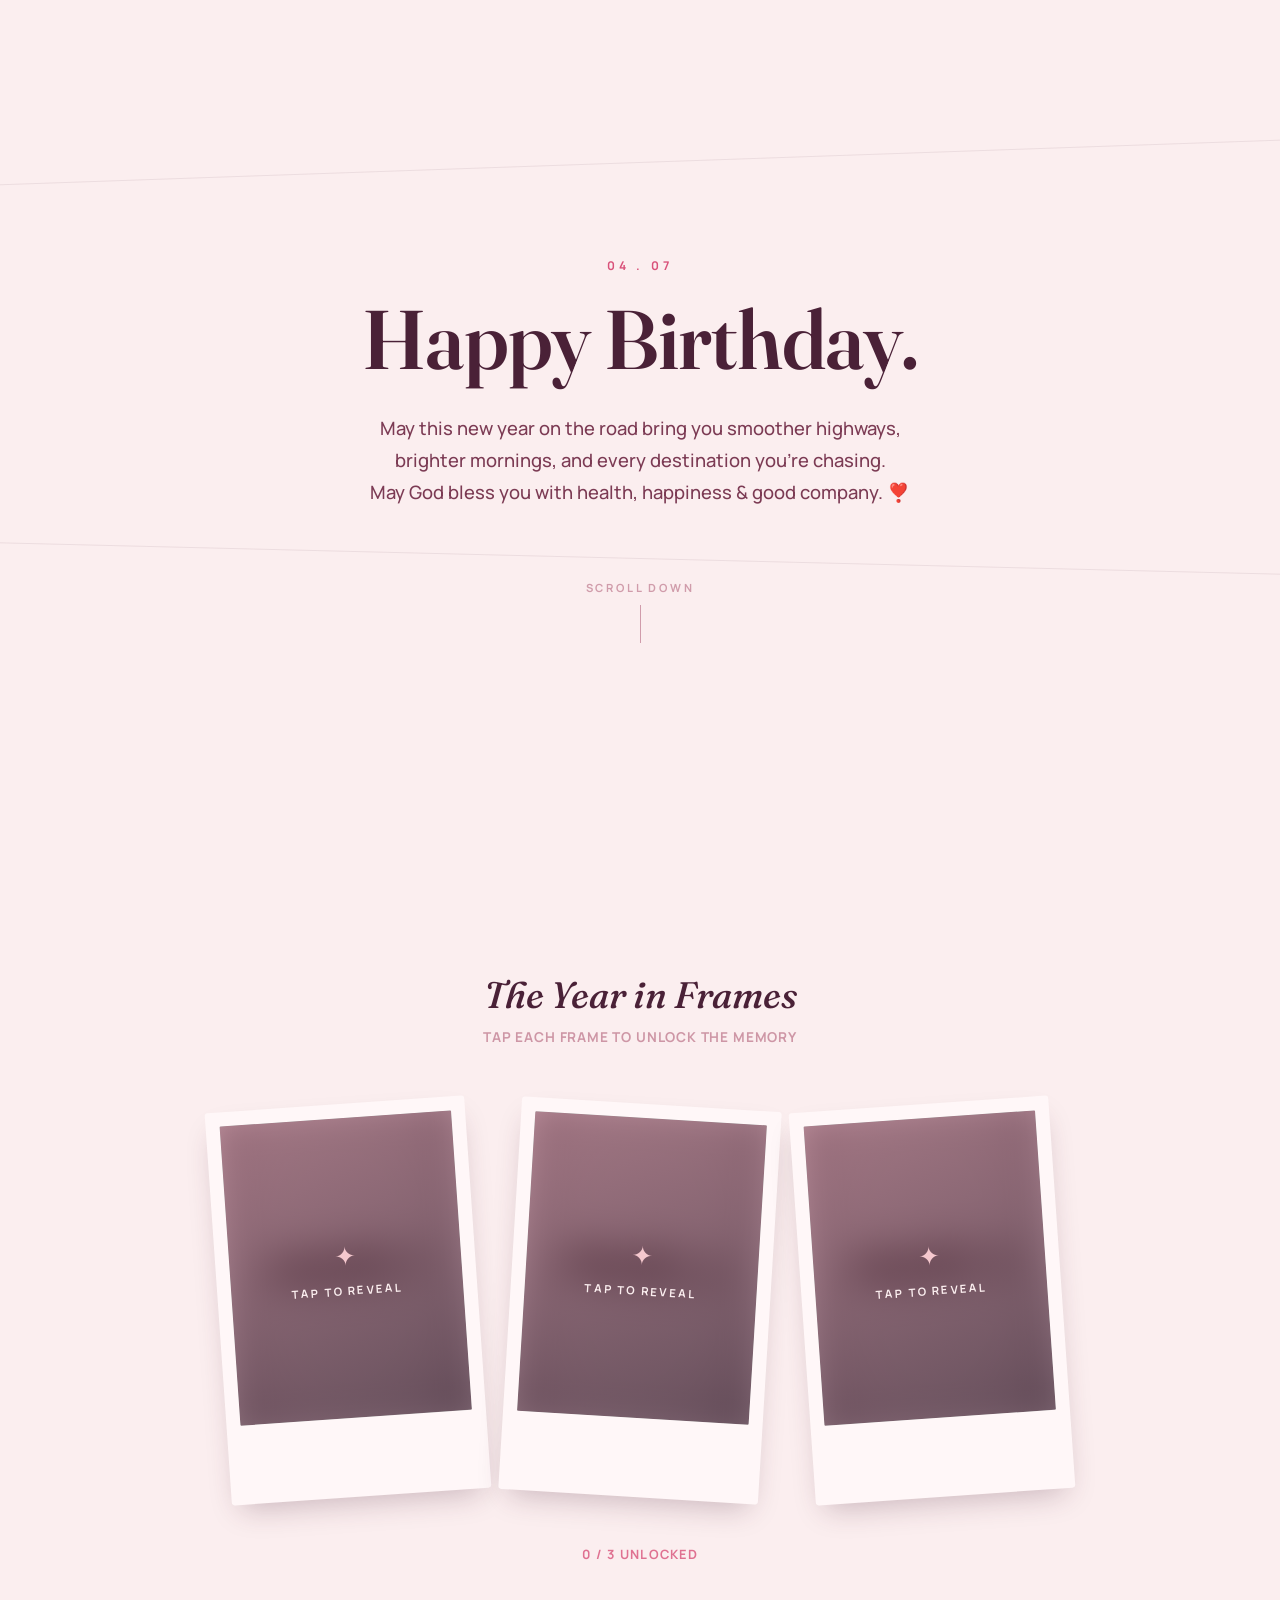
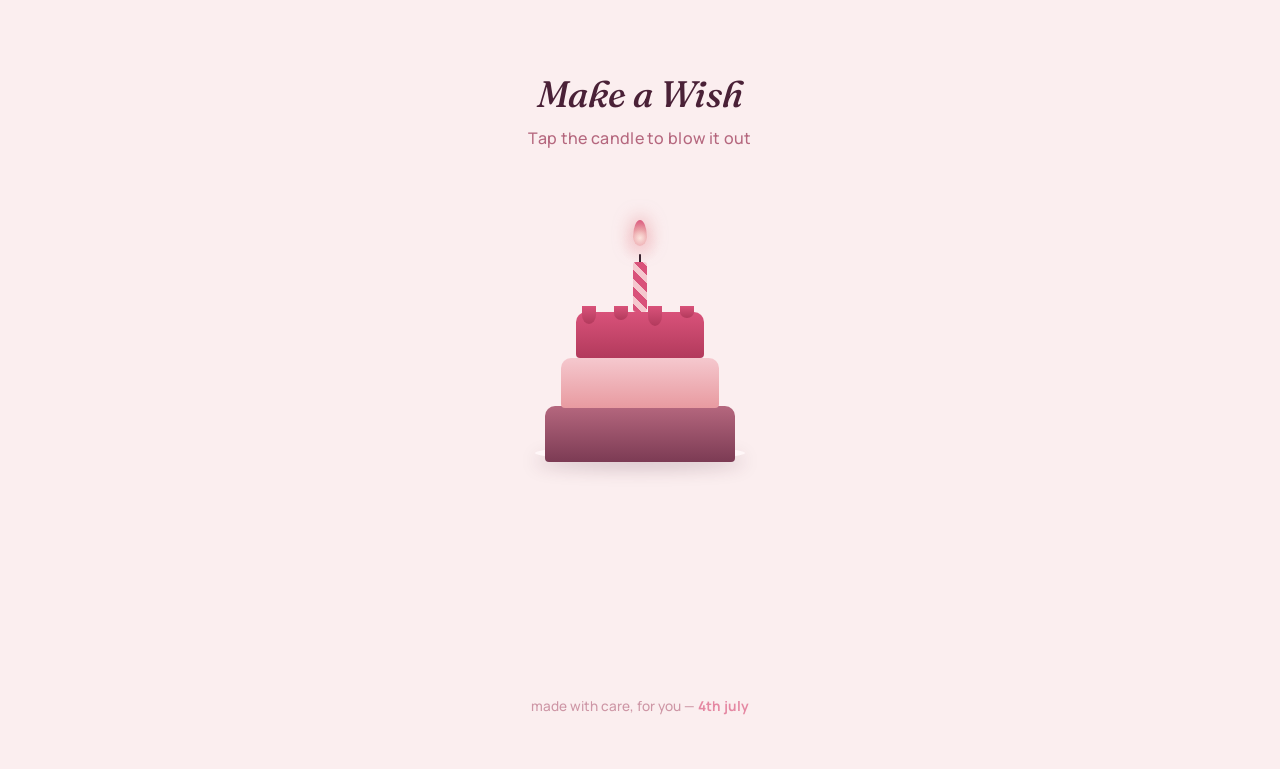
==== index.html @ 05b46ea3 "Update index.html" ====
<!DOCTYPE html>
<html lang="en">
<head>
<meta charset="UTF-8">
<meta name="viewport" content="width=device-width, initial-scale=1.0">
<title>Happy Birthday!</title>
<link rel="preconnect" href="https://fonts.googleapis.com">
<link href="https://fonts.googleapis.com/css2?family=Fraunces:ital,opsz,wght@0,9..144,400;0,9..144,600;0,9..144,700;1,9..144,500&family=Manrope:wght@400;500;700&display=swap" rel="stylesheet">
<link rel="stylesheet" href="style.css">
</head>
<body>

<canvas id="confetti-canvas"></canvas>

<div class="sky">
  <div class="wire wire-1"></div>
  <div class="wire wire-2"></div>
</div>

<main>

  <section class="hero">
    <p class="eyebrow">04 . 07</p>
    <h1 class="title">Happy Birthday.<br></h1>
    <p class="wish">May this new year on the road bring you smoother highways,<br>
    brighter mornings, and every destination you're chasing.<br>
    May God bless you with health, happiness &amp; good company. ❣️</p>
    <div class="scroll-cue">
      <span>scroll down</span>
      <div class="scroll-line"></div>
    </div>
  </section>

  <section class="gallery">
    <h2 class="section-label">The Year in Frames</h2>
    <p class="gallery-hint">tap each frame to unlock the memory</p>

    <div class="frame-row" id="frameRow">
      <figure class="polaroid tilt-left" data-frame>
        <div class="polaroid-inner">
          <div class="seal">
            <span class="seal-icon">✦</span>
            <span class="seal-text">tap to reveal</span>
          </div>
          <img src="photo 1.jpg" alt="photo_1">
        </div>
        <figcaption>your fav person</figcaption>
      </figure>

      <figure class="polaroid tilt-right" data-frame>
        <div class="polaroid-inner">
          <div class="seal">
            <span class="seal-icon">✦</span>
            <span class="seal-text">tap to reveal</span>
          </div>
          <img src="Photo 2.jpg" alt="photo 2">
        </div>
        <figcaption>new year same friendship</figcaption>
      </figure>

      <figure class="polaroid tilt-left" data-frame>
        <div class="polaroid-inner">
          <div class="seal">
            <span class="seal-icon">✦</span>
            <span class="seal-text">tap to reveal</span>
          </div>
          <img src="Photo 3 .jpg" alt="photo 3">
        </div>
        <figcaption>golden hour, every hour</figcaption>
      </figure>
    </div>

    <p class="gallery-progress" id="galleryProgress">0 / 3 unlocked</p>
  </section>

  <section class="cake-section">
    <h2 class="section-label">Make a Wish</h2>
    <p class="cake-instruction" id="cakeInstruction">Tap the candle to blow it out</p>

    <div class="cake-wrap" id="cakeWrap">
      <div class="candle" id="candle">
        <div class="flame-wrap" id="flameWrap">
          <div class="flame"></div>
          <div class="flame-glow"></div>
        </div>
        <div class="wick"></div>
        <div class="candle-stick"></div>
      </div>

      <div class="smoke" id="smoke"></div>

      <div class="cake">
        <div class="plate"></div>
        <div class="layer layer-top">
          <span class="drip"></span><span class="drip"></span><span class="drip"></span><span class="drip"></span>
        </div>
        <div class="layer layer-mid"></div>
        <div class="layer layer-bottom"></div>
      </div>
    </div>

    <p class="cake-result" id="cakeResult"></p>
  </section>

  <footer class="footer">
    <p>made with care, for you — <span>4th july</span></p>
  </footer>

</main>

<script src="script.js"></script>
</body>
</html>
---- style.css ----
:root{
  --cream: #FBEEEF;
  --cream-soft: #F6DFE3;
  --denim: #B5677E;
  --denim-deep: #7C3B54;
  --navy: #4A2137;
  --gold: #E89AA0;
  --gold-soft: #F5C8CE;
  --terracotta: #D9527A;
  --ink: #3A2430;
  --paper: #FFF7F8;

  --font-display: "Fraunces", serif;
  --font-body: "Manrope", sans-serif;
}

*{margin:0;padding:0;box-sizing:border-box;}

html{scroll-behavior:smooth;}

body{
  background: var(--cream);
  color: var(--ink);
  font-family: var(--font-body);
  overflow-x: hidden;
  position: relative;
}

@media (prefers-reduced-motion: reduce){
  *{animation-duration: 0.001ms !important; animation-iteration-count: 1 !important; transition-duration: 0.001ms !important; scroll-behavior: auto !important;}
}

::selection{ background: var(--gold-soft); color: var(--navy); }

/* ---------- background wires ---------- */
.sky{
  position: fixed;
  top: 0; left: 0; width: 100%; height: 100%;
  pointer-events: none;
  z-index: 0;
  opacity: 0.08;
}
.wire{
  position: absolute;
  left: -5%;
  width: 110%;
  height: 1px;
  background: var(--navy);
}
.wire-1{ top: 18%; transform: rotate(-2deg); }
.wire-2{ top: 62%; transform: rotate(1.4deg); }

main{ position: relative; z-index: 1; }

#confetti-canvas{
  position: fixed;
  top:0; left:0;
  width: 100vw; height: 100vh;
  pointer-events: none;
  z-index: 50;
}

/* ---------- HERO ---------- */
.hero{
  min-height: 100svh;
  display: flex;
  flex-direction: column;
  align-items: center;
  justify-content: center;
  text-align: center;
  padding: 6vh 6vw;
}

.eyebrow{
  font-family: var(--font-body);
  font-weight: 700;
  letter-spacing: 0.35em;
  font-size: 0.75rem;
  color: var(--terracotta);
  margin-bottom: 1.4rem;
  text-transform: uppercase;
}

.title{
  font-family: var(--font-display);
  font-weight: 600;
  font-size: clamp(2.6rem, 8vw, 5.2rem);
  line-height: 1.04;
  color: var(--navy);
  letter-spacing: -0.01em;
}

.title span{
  font-style: italic;
  font-weight: 500;
  color: var(--denim);
  position: relative;
  display: inline-block;
}

.title span::after{
  content: '';
  position: absolute;
  left: -2%;
  right: -2%;
  bottom: 0.06em;
  height: 0.22em;
  background: var(--gold-soft);
  z-index: -1;
  border-radius: 2px;
}

.wish{
  margin-top: 1.8rem;
  max-width: 38rem;
  font-size: clamp(0.98rem, 2.1vw, 1.15rem);
  line-height: 1.75;
  color: var(--denim-deep);
  font-weight: 500;
}

.scroll-cue{
  margin-top: 4.5rem;
  display: flex;
  flex-direction: column;
  align-items: center;
  gap: 0.6rem;
  color: var(--denim);
  opacity: 0.6;
}
.scroll-cue span{
  font-size: 0.7rem;
  letter-spacing: 0.25em;
  text-transform: uppercase;
  font-weight: 700;
}
.scroll-line{
  width: 1px;
  height: 38px;
  background: var(--denim);
  position: relative;
  overflow: hidden;
}
.scroll-line::after{
  content:'';
  position: absolute;
  top: -100%;
  left: 0;
  width: 100%;
  height: 100%;
  background: var(--terracotta);
  animation: scrollDrip 1.8s ease-in-out infinite;
}
@keyframes scrollDrip{
  0%{ top: -100%; }
  60%{ top: 100%; }
  100%{ top: 100%; }
}

/* ---------- GALLERY ---------- */
.gallery{
  padding: 8vh 6vw 8vh;
  max-width: 1100px;
  margin: 0 auto;
  text-align: center;
}

.section-label{
  font-family: var(--font-display);
  font-style: italic;
  font-weight: 500;
  font-size: clamp(1.6rem, 3.5vw, 2.3rem);
  color: var(--navy);
  margin-bottom: 0.7rem;
}

.gallery-hint{
  font-size: 0.85rem;
  letter-spacing: 0.06em;
  color: var(--denim);
  opacity: 0.65;
  margin-bottom: 3.6rem;
  text-transform: uppercase;
  font-weight: 700;
}

.frame-row{
  display: flex;
  flex-wrap: wrap;
  justify-content: center;
  align-items: flex-start;
  gap: 2.5rem 2rem;
}

.polaroid{
  background: var(--paper);
  padding: 14px 14px 46px;
  width: 260px;
  box-shadow: 0 14px 30px -10px rgba(74,33,55,0.28);
  border-radius: 3px;
  position: relative;
  transition: transform 0.45s cubic-bezier(.2,.8,.2,1), box-shadow 0.45s ease;
}

.tilt-left{ transform: rotate(-4deg); }
.tilt-right{ transform: rotate(3.5deg); }

.polaroid.unlocked:hover{
  transform: rotate(0deg) translateY(-10px) scale(1.04);
  box-shadow: 0 26px 44px -12px rgba(74,33,55,0.4);
  z-index: 5;
}

.polaroid-inner{
  position: relative;
  width: 100%;
  height: 300px;
  border-radius: 1px;
  overflow: hidden;
  cursor: pointer;
  -webkit-tap-highlight-color: transparent;
}

.polaroid-inner img{
  display: block;
  width: 100%;
  height: 100%;
  object-fit: cover;
  filter: saturate(0.92) contrast(1.02) blur(18px) brightness(0.55);
  transform: scale(1.12);
  transition: filter 0.9s ease, transform 0.9s cubic-bezier(.2,.8,.2,1);
}

/* sealed (locked) state */
.seal{
  position: absolute;
  inset: 0;
  z-index: 4;
  display: flex;
  flex-direction: column;
  align-items: center;
  justify-content: center;
  gap: 0.6rem;
  background: linear-gradient(160deg, rgba(181,103,126,0.55), rgba(74,33,55,0.55));
  color: var(--cream);
  transition: opacity 0.6s ease, transform 0.6s ease;
}

.seal-icon{
  font-size: 1.6rem;
  color: var(--gold-soft);
  animation: sealPulse 1.8s ease-in-out infinite;
}

.seal-text{
  font-size: 0.7rem;
  letter-spacing: 0.2em;
  text-transform: uppercase;
  font-weight: 700;
}

@keyframes sealPulse{
  0%, 100%{ transform: scale(1); opacity: 0.9; }
  50%{ transform: scale(1.18); opacity: 1; }
}

.polaroid-inner:hover .seal{
  background: linear-gradient(160deg, rgba(181,103,126,0.4), rgba(74,33,55,0.4));
}

/* unlocked state */
.polaroid.unlocked .seal{
  opacity: 0;
  transform: scale(1.3);
  pointer-events: none;
}

.polaroid.unlocked .polaroid-inner img{
  filter: saturate(0.95) contrast(1.02) blur(0) brightness(1);
  transform: scale(1);
}

.polaroid.unlocked .polaroid-inner{
  cursor: default;
}

.polaroid figcaption{
  margin-top: 14px;
  text-align: center;
  font-family: var(--font-display);
  font-style: italic;
  font-size: 0.95rem;
  color: var(--denim-deep);
  opacity: 0;
  transform: translateY(6px);
  transition: opacity 0.6s ease 0.2s, transform 0.6s ease 0.2s;
}

.polaroid.unlocked figcaption{
  opacity: 1;
  transform: translateY(0);
}

.gallery-progress{
  margin-top: 3rem;
  font-size: 0.8rem;
  letter-spacing: 0.1em;
  text-transform: uppercase;
  font-weight: 700;
  color: var(--terracotta);
  opacity: 0.8;
}

/* ---------- CAKE ---------- */
.cake-section{
  padding: 4vh 6vw 14vh;
  display: flex;
  flex-direction: column;
  align-items: center;
  text-align: center;
}

.cake-instruction{
  color: var(--denim);
  font-weight: 500;
  margin-bottom: 3.2rem;
  font-size: 1rem;
  letter-spacing: 0.02em;
  transition: opacity 0.4s ease;
}

.cake-wrap{
  position: relative;
  width: 220px;
  height: 260px;
  cursor: pointer;
  user-select: none;
  -webkit-tap-highlight-color: transparent;
}

.candle{
  position: absolute;
  left: 50%;
  top: 42px;
  transform: translateX(-50%);
  width: 14px;
  height: 70px;
  z-index: 6;
}

.candle-stick{
  position: absolute;
  bottom: 0;
  left: 50%;
  transform: translateX(-50%);
  width: 14px;
  height: 50px;
  background: repeating-linear-gradient(45deg, var(--terracotta), var(--terracotta) 6px, var(--gold-soft) 6px, var(--gold-soft) 12px);
  border-radius: 3px;
}

.wick{
  position: absolute;
  top: 12px;
  left: 50%;
  transform: translateX(-50%);
  width: 2px;
  height: 10px;
  background: var(--ink);
  border-radius: 1px;
}

.flame-wrap{
  position: absolute;
  top: -22px;
  left: 50%;
  transform: translateX(-50%);
  transform-origin: bottom center;
  transition: opacity 0.5s ease, transform 0.5s ease;
}

.flame{
  width: 14px;
  height: 26px;
  background: radial-gradient(circle at 50% 70%, #FFF0E3 0%, var(--gold) 45%, var(--terracotta) 100%);
  border-radius: 50% 50% 50% 50% / 65% 65% 35% 35%;
  animation: flicker 0.6s ease-in-out infinite alternate;
  box-shadow: 0 0 16px 4px rgba(232,154,160,0.55);
}

.flame-glow{
  position: absolute;
  top: 4px; left: 50%;
  transform: translateX(-50%);
  width: 40px; height: 40px;
  background: radial-gradient(circle, rgba(245,200,206,0.45), transparent 70%);
  border-radius: 50%;
  pointer-events: none;
  animation: glowPulse 1.4s ease-in-out infinite;
}

@keyframes flicker{
  0%{ transform: rotate(-3deg) scaleY(1); }
  50%{ transform: rotate(2deg) scaleY(1.06); }
  100%{ transform: rotate(-1deg) scaleY(0.96); }
}
@keyframes glowPulse{
  0%, 100%{ opacity: 0.7; }
  50%{ opacity: 1; }
}

.cake-wrap.blown .flame-wrap{
  opacity: 0;
  transform: translateX(-50%) translateY(-14px) scale(0.4);
}

.smoke{
  position: absolute;
  top: -10px;
  left: 50%;
  width: 6px;
  height: 6px;
  transform: translateX(-50%);
  z-index: 5;
  opacity: 0;
  pointer-events: none;
}
.cake-wrap.blown .smoke{
  animation: smokeRise 1.4s ease-out forwards;
}
@keyframes smokeRise{
  0%{ opacity: 0.55; width: 6px; height: 6px; transform: translate(-50%, 0) scale(1); background: rgba(140,110,120,0.5); border-radius: 50%; }
  100%{ opacity: 0; width: 30px; height: 50px; transform: translate(-50%, -60px) scale(1.6); background: rgba(140,110,120,0.15); border-radius: 50%; }
}

.cake{
  position: absolute;
  bottom: 0;
  left: 0;
  width: 100%;
  z-index: 3;
}

.plate{
  position: absolute;
  bottom: 0;
  left: 50%;
  transform: translateX(-50%);
  width: 210px;
  height: 14px;
  background: var(--paper);
  border-radius: 50%;
  box-shadow: 0 8px 18px rgba(74,33,55,0.25);
}

.layer{
  position: relative;
  margin: 0 auto;
  border-radius: 10px 10px 4px 4px;
}

.layer-bottom{
  width: 190px;
  height: 56px;
  background: linear-gradient(180deg, var(--denim) 0%, var(--denim-deep) 100%);
  margin-bottom: -2px;
  z-index: 1;
}

.layer-mid{
  width: 158px;
  height: 50px;
  background: linear-gradient(180deg, var(--gold-soft) 0%, var(--gold) 100%);
  margin-bottom: -2px;
  z-index: 2;
}

.layer-top{
  width: 128px;
  height: 46px;
  background: linear-gradient(180deg, var(--terracotta) 0%, #B23A5C 100%);
  z-index: 3;
  position: relative;
}

.drip{
  position: absolute;
  top: -6px;
  width: 14px;
  height: 18px;
  background: inherit;
  border-radius: 0 0 50% 50%;
}
.drip:nth-child(1){ left: 6px; }
.drip:nth-child(2){ left: 38px; height: 14px; }
.drip:nth-child(3){ left: 72px; height: 20px; }
.drip:nth-child(4){ left: 104px; height: 12px; }

.cake-wrap:not(.blown):hover .cake{
  animation: cakeWiggle 0.5s ease-in-out;
}
@keyframes cakeWiggle{
  0%, 100%{ transform: translateY(0); }
  50%{ transform: translateY(-3px); }
}

.cake-wrap.blown .cake{
  animation: cakeSettle 0.4s ease-out;
}
@keyframes cakeSettle{
  0%{ transform: scale(1); }
  40%{ transform: scale(0.97); }
  100%{ transform: scale(1); }
}

.cake-result{
  margin-top: 2.6rem;
  font-family: var(--font-display);
  font-style: italic;
  font-size: 1.3rem;
  color: var(--terracotta);
  min-height: 1.6em;
  opacity: 0;
  transform: translateY(8px);
  transition: opacity 0.6s ease, transform 0.6s ease;
}
.cake-result.show{
  opacity: 1;
  transform: translateY(0);
}

/* ---------- FOOTER ---------- */
.footer{
  text-align: center;
  padding: 4vh 0 6vh;
  font-size: 0.85rem;
  color: var(--denim);
  opacity: 0.65;
  font-weight: 500;
}
.footer span{
  color: var(--terracotta);
  font-weight: 700;
}

/* ---------- responsive ---------- */
@media (max-width: 640px){
  .frame-row{ gap: 2.2rem 0; }
  .polaroid{ width: 220px; }
  .polaroid-inner{ height: 250px; }
}
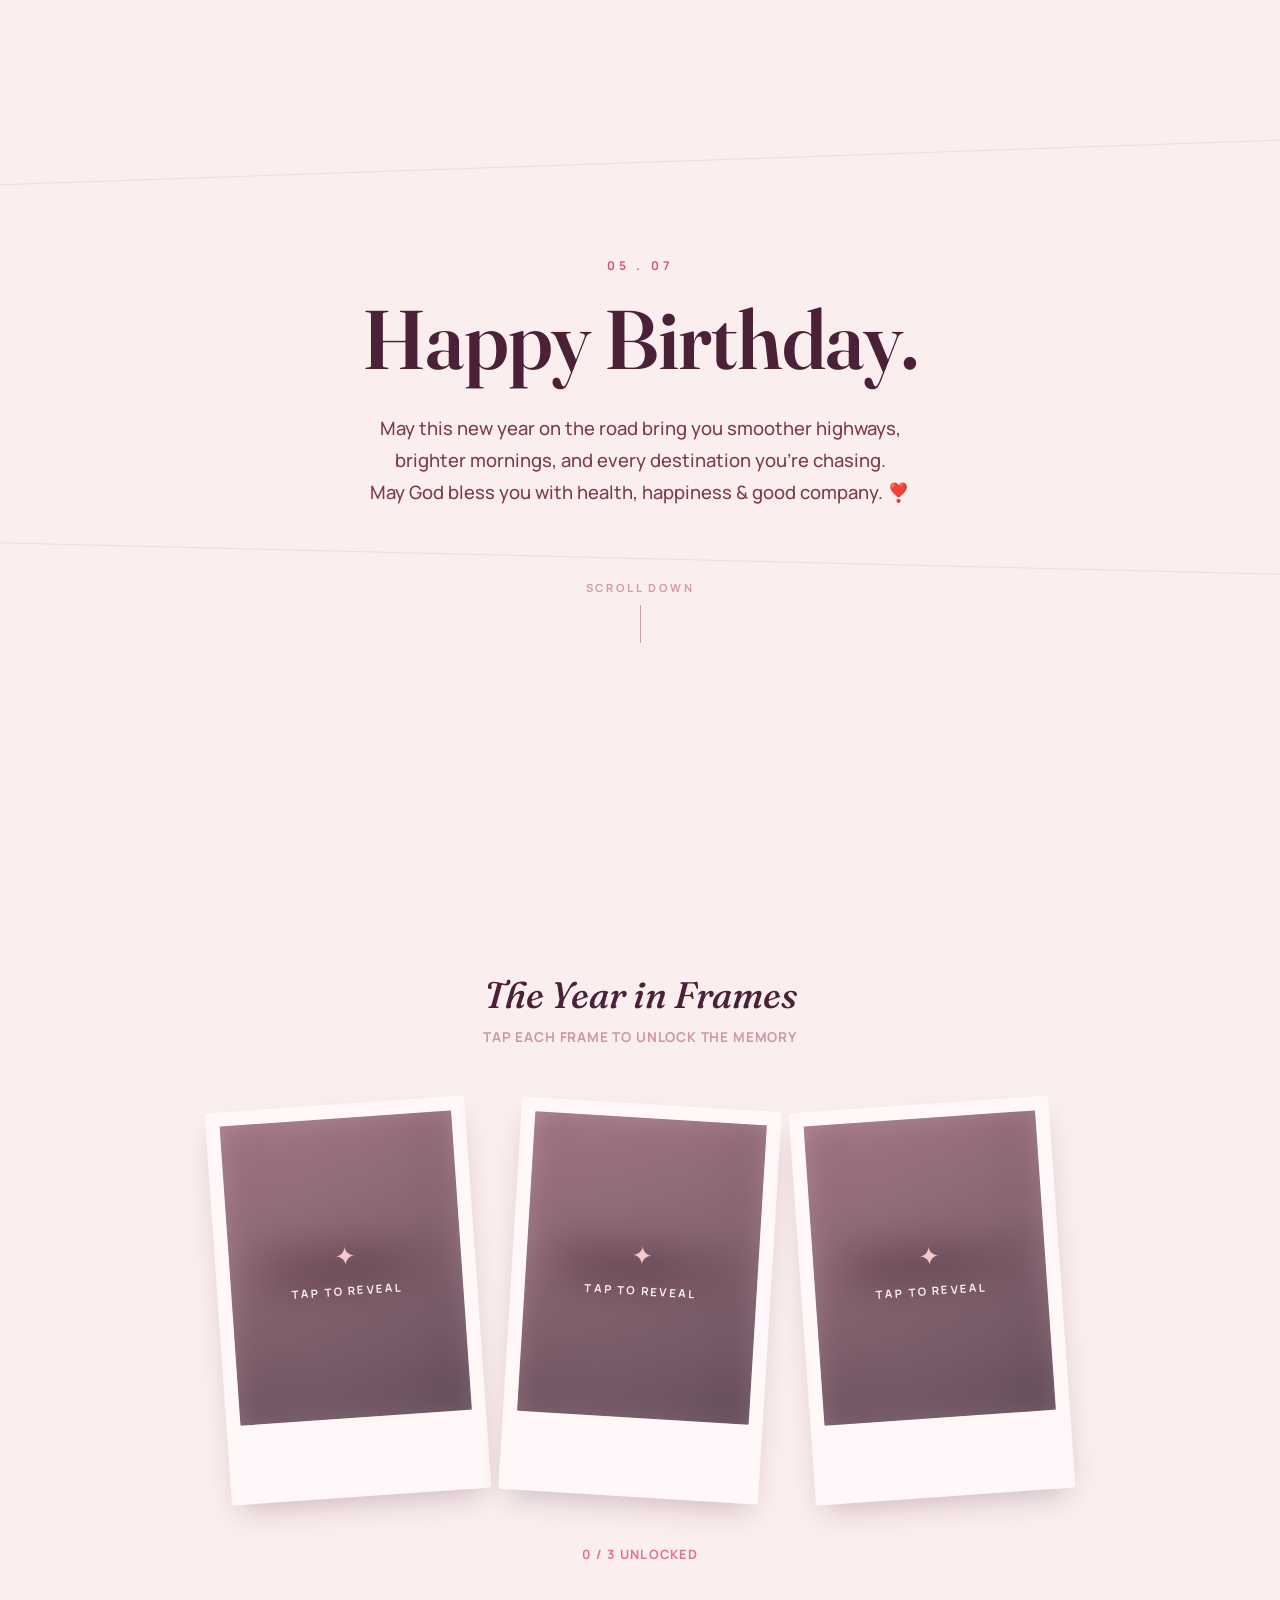
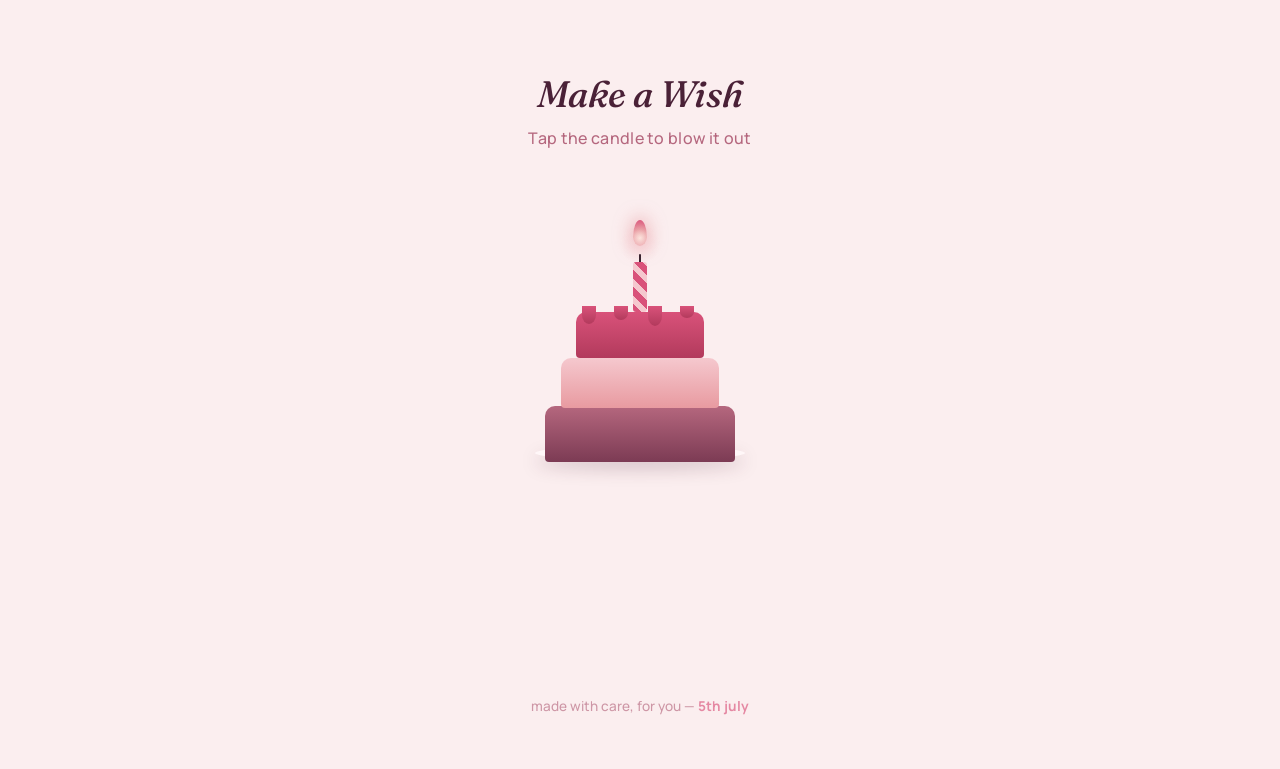
==== commit 2ede0bbb: "Update index.html" ====
--- a/index.html
+++ b/index.html
@@ -20,7 +20,7 @@
 <main>
 
   <section class="hero">
-    <p class="eyebrow">04 . 07</p>
+    <p class="eyebrow">05 . 07</p>
     <h1 class="title">Happy Birthday.<br></h1>
     <p class="wish">May this new year on the road bring you smoother highways,<br>
     brighter mornings, and every destination you're chasing.<br>
@@ -103,7 +103,7 @@
   </section>
 
   <footer class="footer">
-    <p>made with care, for you — <span>4th july</span></p>
+    <p>made with care, for you — <span>5th july</span></p>
   </footer>
 
 </main>
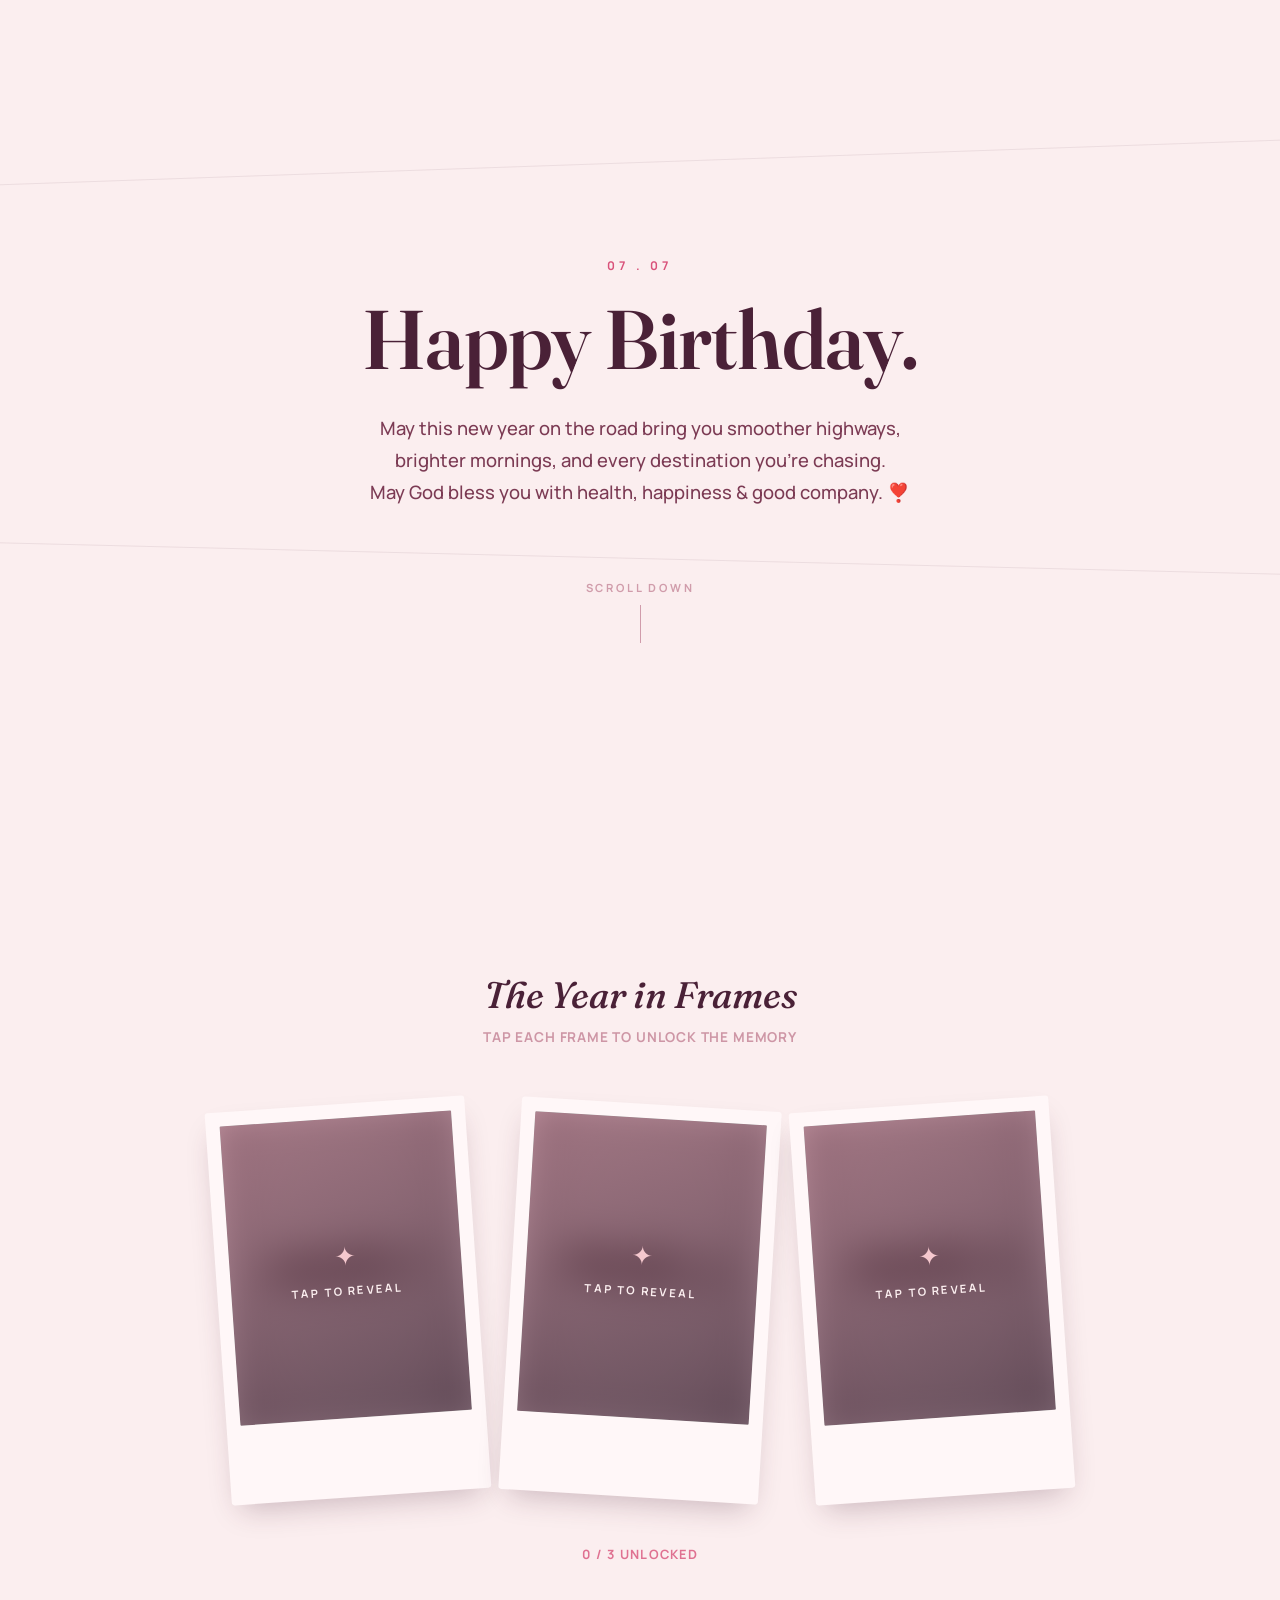
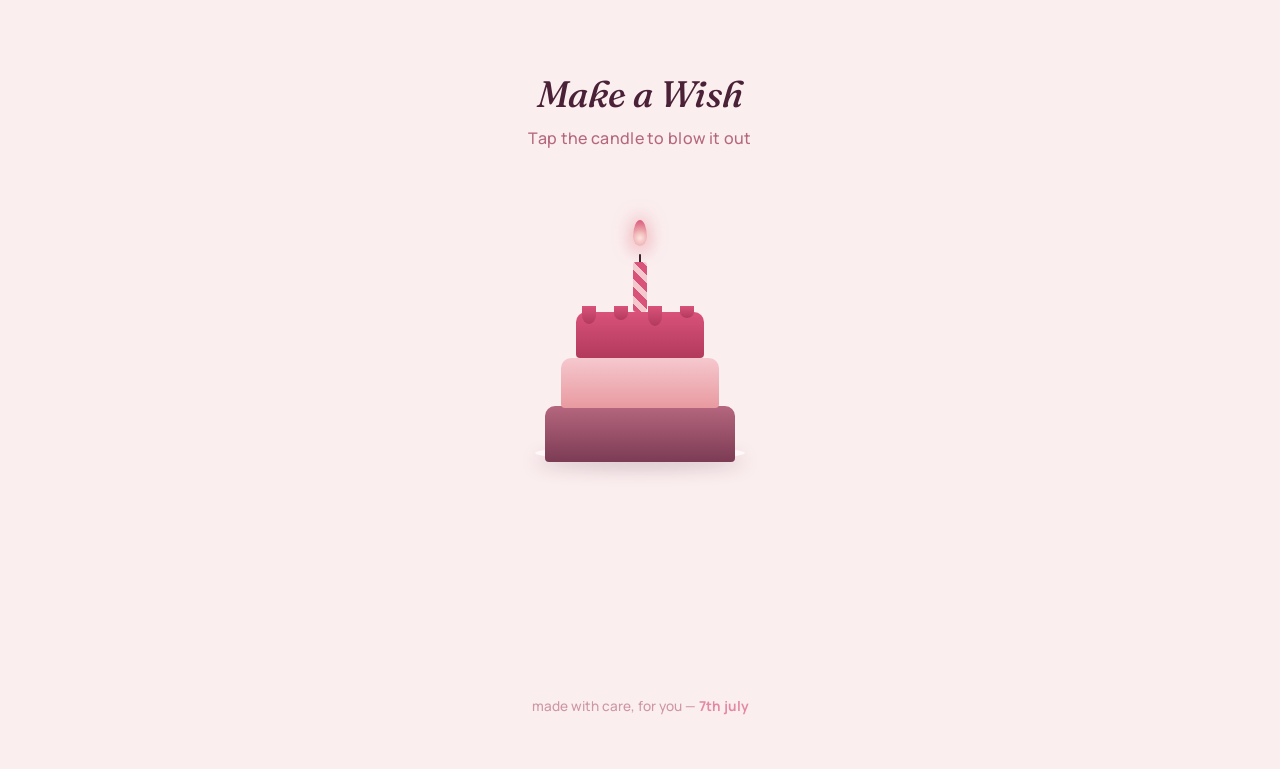
==== commit bbf8e1da: "Update index.html" ====
--- a/index.html
+++ b/index.html
@@ -20,7 +20,7 @@
 <main>
 
   <section class="hero">
-    <p class="eyebrow">05 . 07</p>
+    <p class="eyebrow">07 . 07</p>
     <h1 class="title">Happy Birthday.<br></h1>
     <p class="wish">May this new year on the road bring you smoother highways,<br>
     brighter mornings, and every destination you're chasing.<br>
@@ -103,7 +103,7 @@
   </section>
 
   <footer class="footer">
-    <p>made with care, for you — <span>5th july</span></p>
+    <p>made with care, for you — <span>7th july</span></p>
   </footer>
 
 </main>
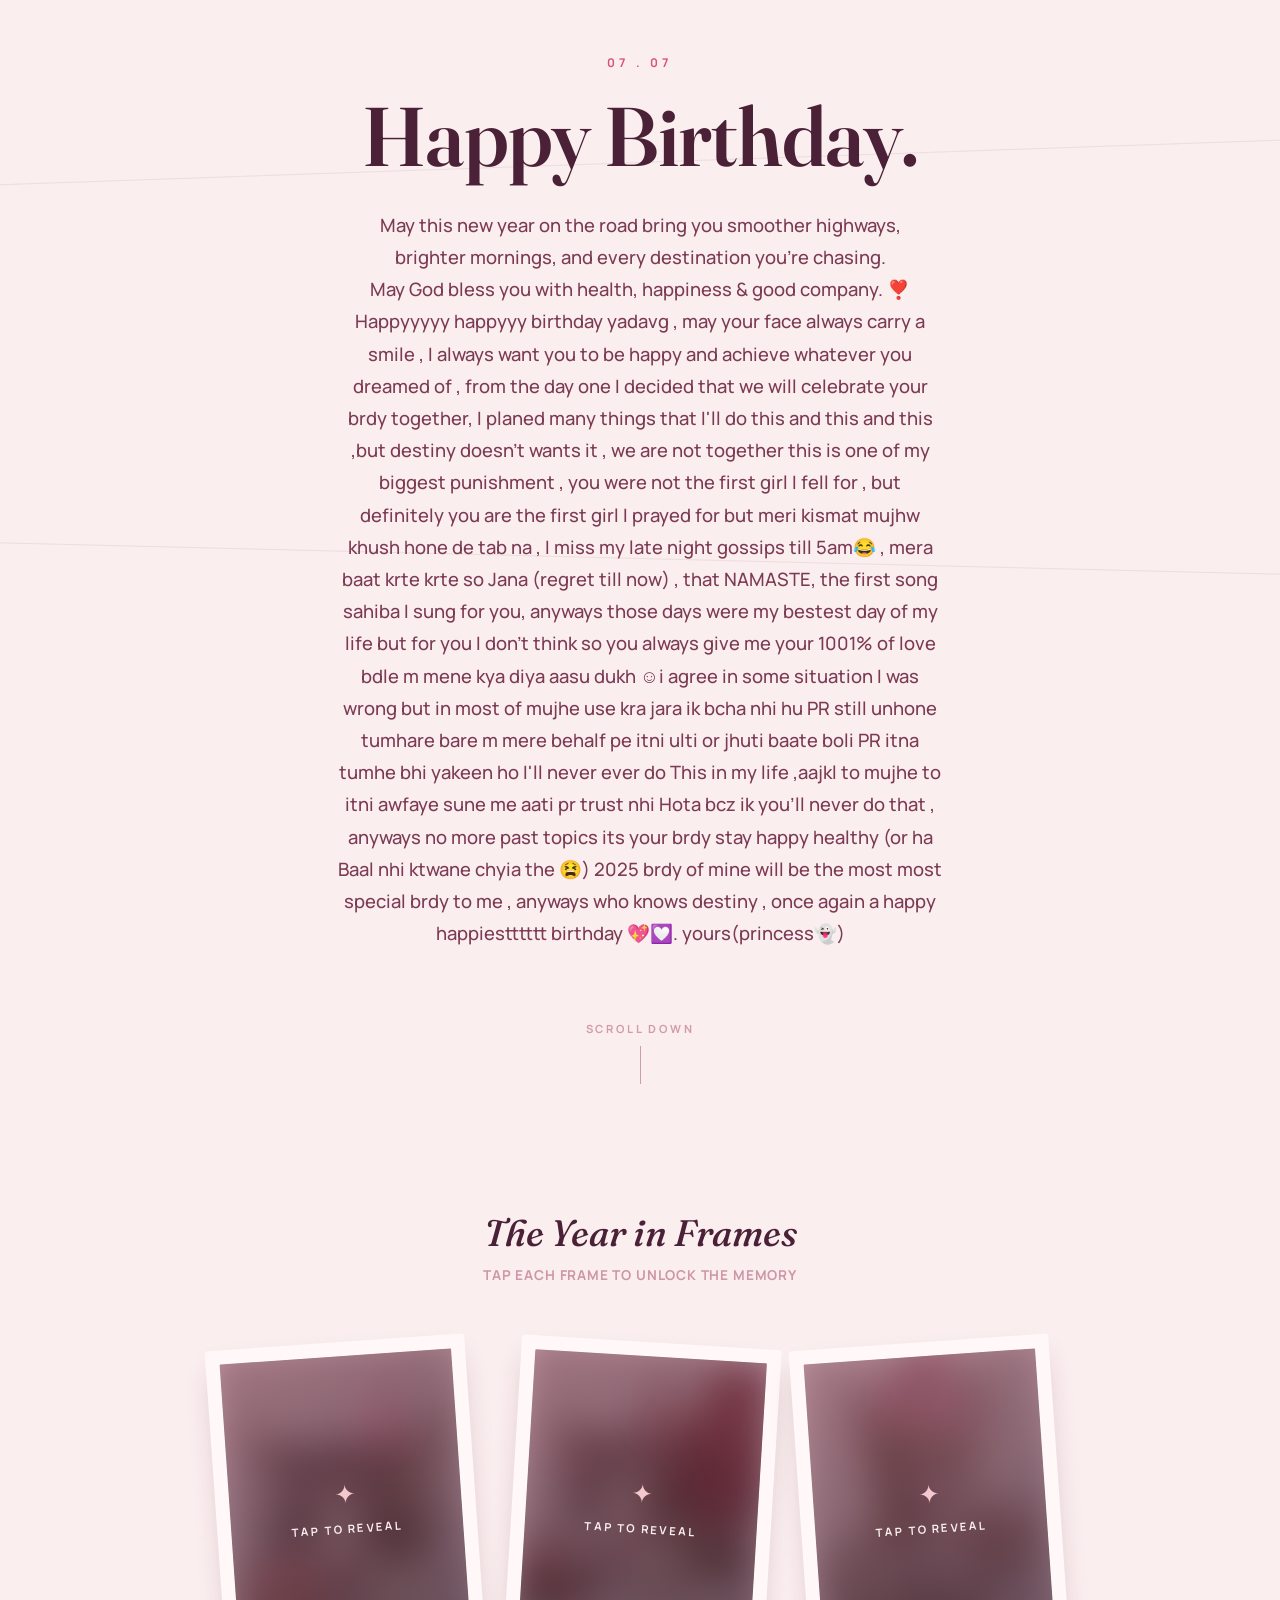
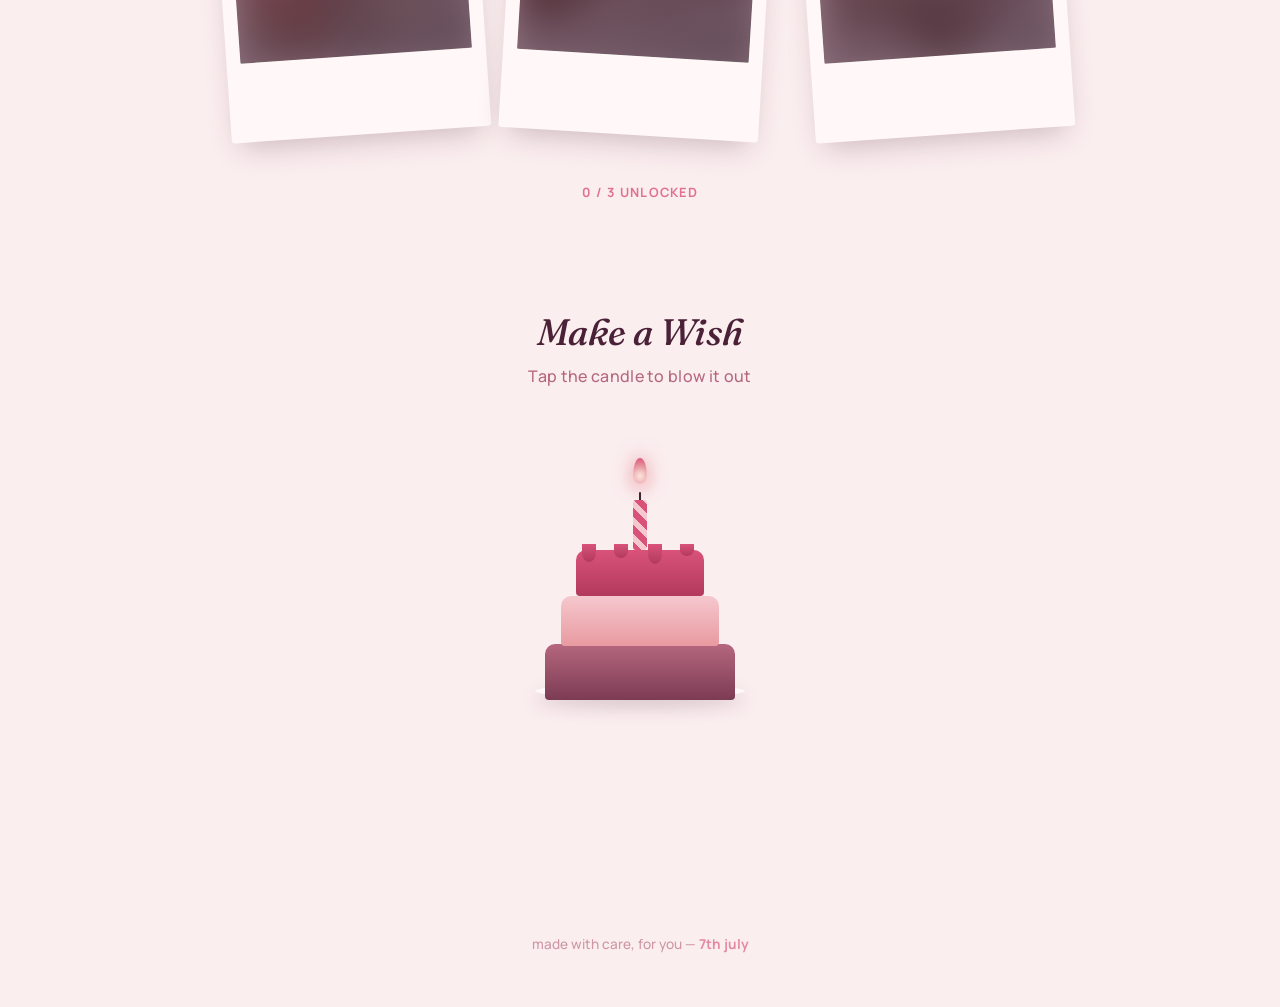
==== commit 1425ed92: "Update index.html" ====
--- a/index.html
+++ b/index.html
@@ -24,7 +24,13 @@
     <h1 class="title">Happy Birthday.<br></h1>
     <p class="wish">May this new year on the road bring you smoother highways,<br>
     brighter mornings, and every destination you're chasing.<br>
-    May God bless you with health, happiness &amp; good company. ❣️</p>
+    May God bless you with health, happiness &amp; good company. ❣️
+    Happyyyyy happyyy birthday yadavg , may your face always carry a smile , I always want you to be happy and achieve whatever you dreamed of , from the day one I decided that we will celebrate your brdy together, I planed many things that I'll do this and this and this ,but destiny doesn't wants it , we are not together this is one of my biggest punishment , you were not the first girl I fell for , but definitely you are the first girl I prayed for but meri kismat mujhw khush hone de tab na , I miss my late night gossips till 5am😂 , mera baat krte krte so Jana (regret till now) , that NAMASTE, the first song sahiba I sung for you, anyways those days were my bestest day of my life but for you I don't think so you always give me your 1001% of love bdle m mene kya diya aasu dukh ☺i agree in some situation I was wrong but in most of mujhe use kra jara ik bcha nhi hu PR still unhone tumhare bare m mere behalf pe itni ulti or jhuti baate boli PR itna tumhe bhi yakeen ho I'll never ever do
+
+    This in my life ,aajkl to mujhe to itni awfaye sune me aati pr trust nhi Hota bcz ik you'll never do that , anyways no more past topics its your brdy stay happy healthy (or ha Baal nhi ktwane chyia the 😫) 2025 brdy of mine will be the most most special brdy to me , anyways who knows destiny , once again a happy happiestttttt birthday 💖💟.                
+                                                                                                
+                                                                                yours(princess👻)
+    </p>
     <div class="scroll-cue">
       <span>scroll down</span>
       <div class="scroll-line"></div>
@@ -42,7 +48,7 @@
             <span class="seal-icon">✦</span>
             <span class="seal-text">tap to reveal</span>
           </div>
-          <img src="photo 1.jpg" alt="photo_1">
+          <img src="Birthday cat-kitty💕.jpg" alt="photo_1">
         </div>
         <figcaption>your fav person</figcaption>
       </figure>
@@ -53,7 +59,7 @@
             <span class="seal-icon">✦</span>
             <span class="seal-text">tap to reveal</span>
           </div>
-          <img src="Photo 2.jpg" alt="photo 2">
+          <img src="download_1.jpg" alt="photo 2">
         </div>
         <figcaption>new year same friendship</figcaption>
       </figure>
@@ -64,7 +70,7 @@
             <span class="seal-icon">✦</span>
             <span class="seal-text">tap to reveal</span>
           </div>
-          <img src="Photo 3 .jpg" alt="photo 3">
+          <img src="download.jpg" alt="photo 3">
         </div>
         <figcaption>golden hour, every hour</figcaption>
       </figure>
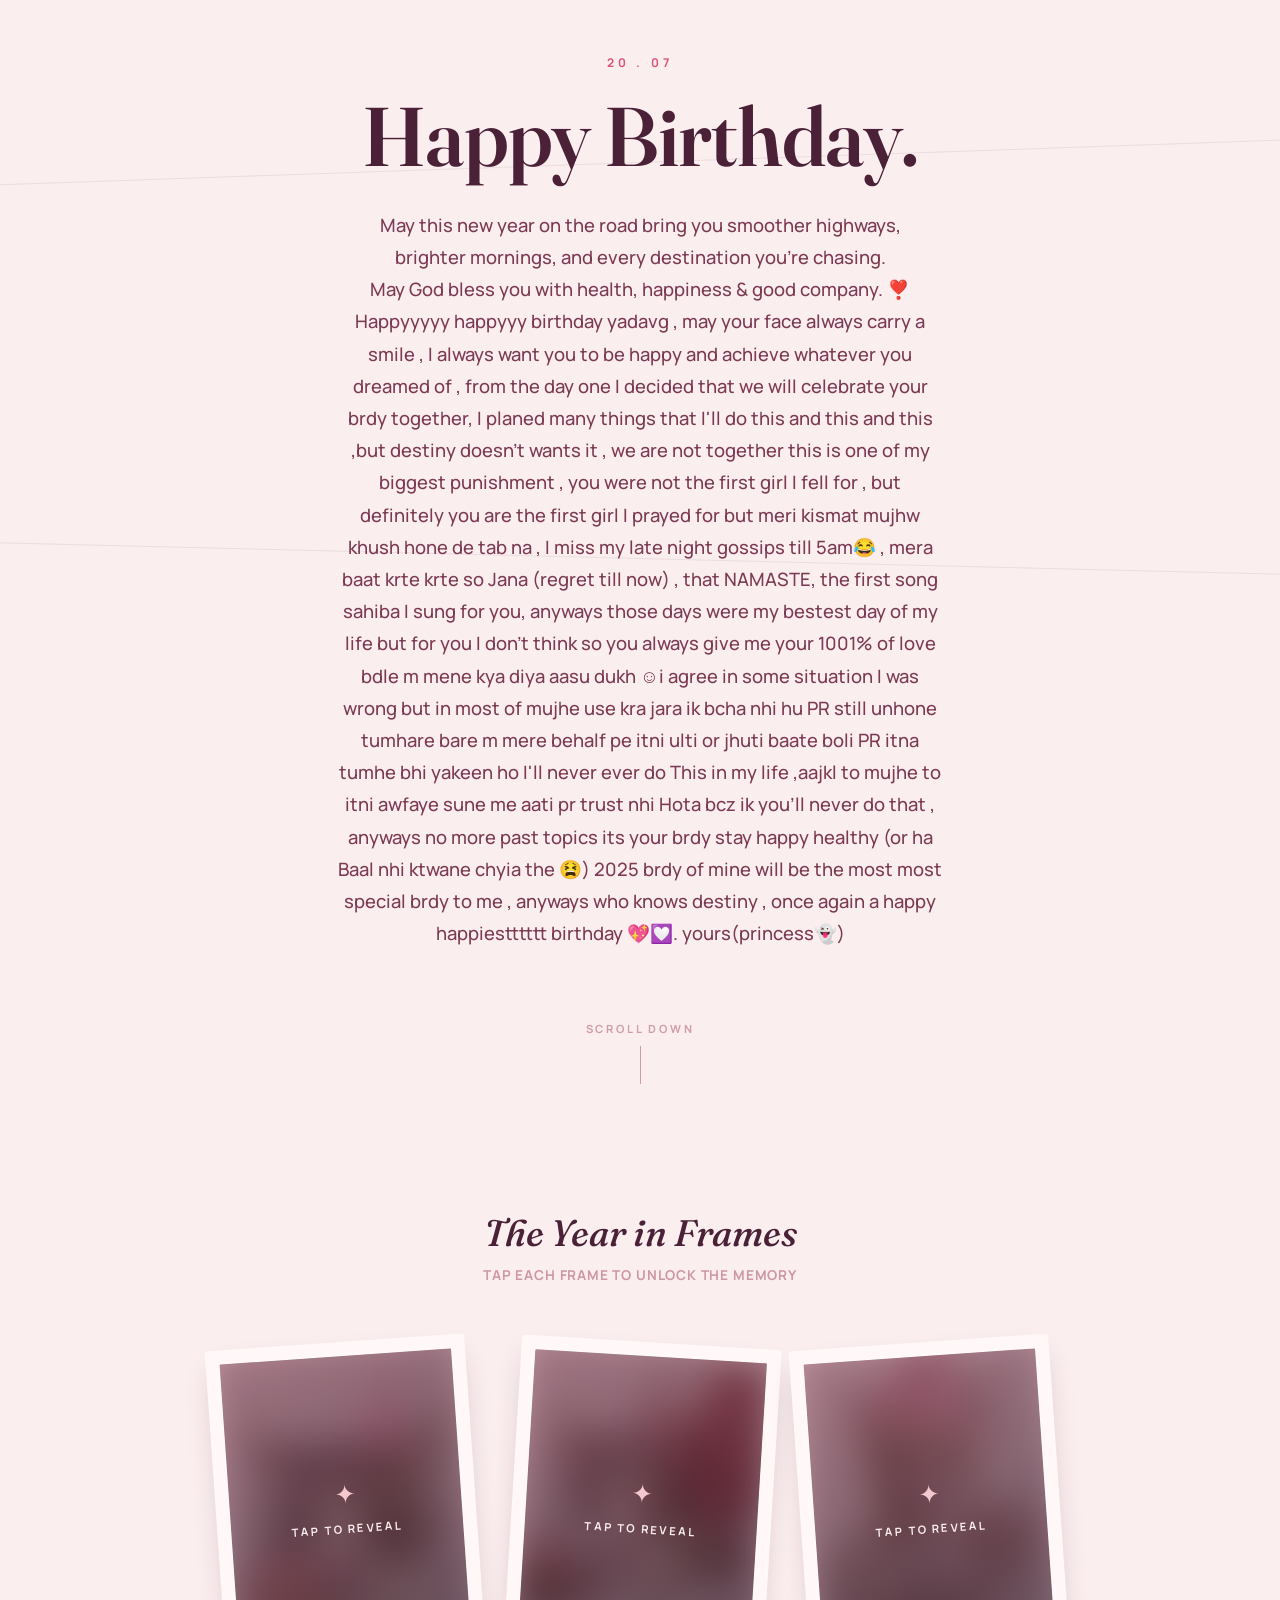
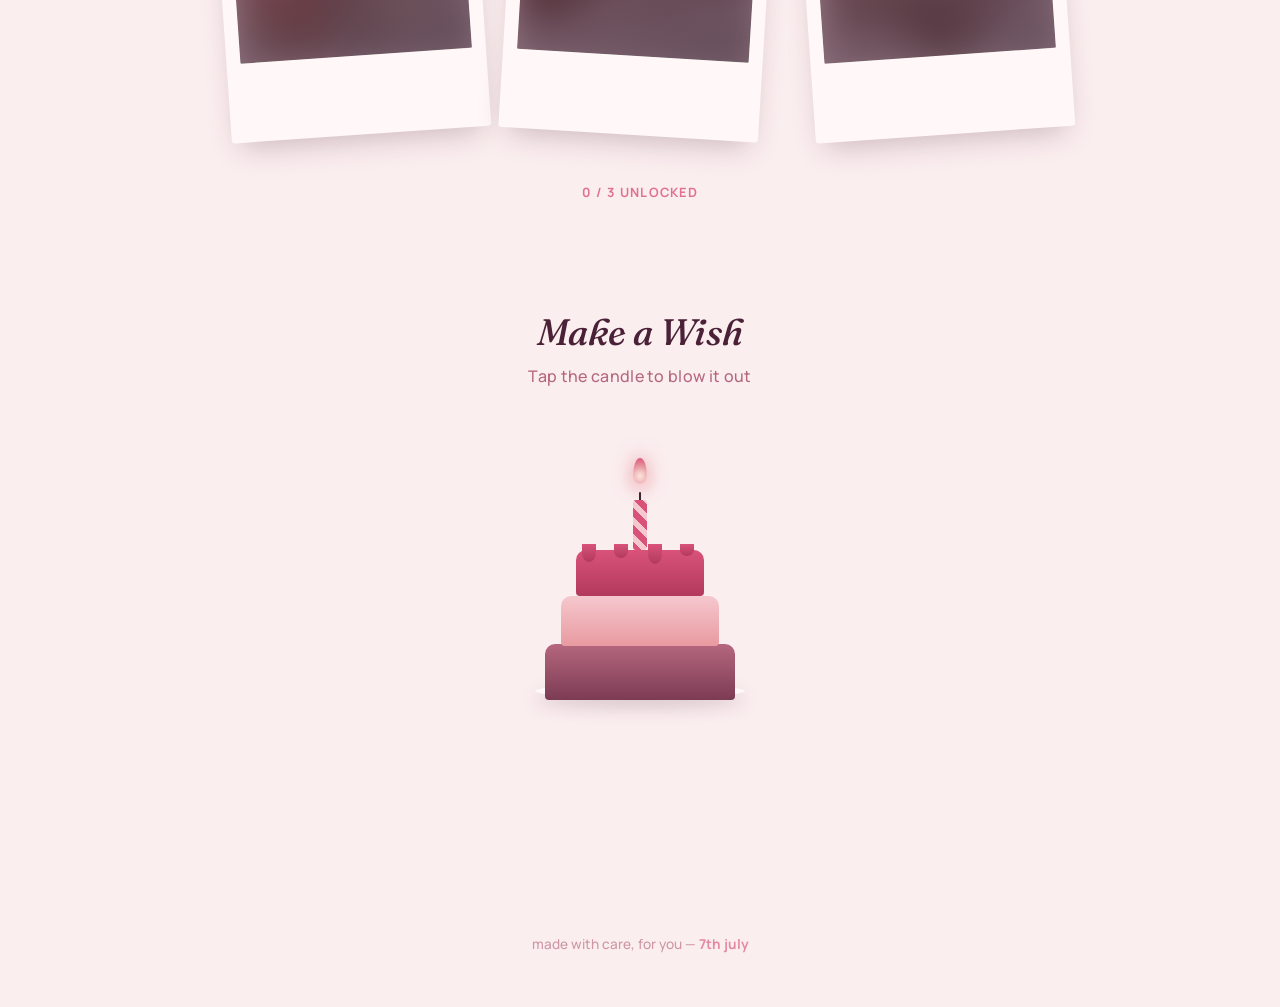
==== commit 6034edd6: "Update index.html" ====
--- a/index.html
+++ b/index.html
@@ -20,7 +20,7 @@
 <main>
 
   <section class="hero">
-    <p class="eyebrow">07 . 07</p>
+    <p class="eyebrow">20 . 07</p>
     <h1 class="title">Happy Birthday.<br></h1>
     <p class="wish">May this new year on the road bring you smoother highways,<br>
     brighter mornings, and every destination you're chasing.<br>
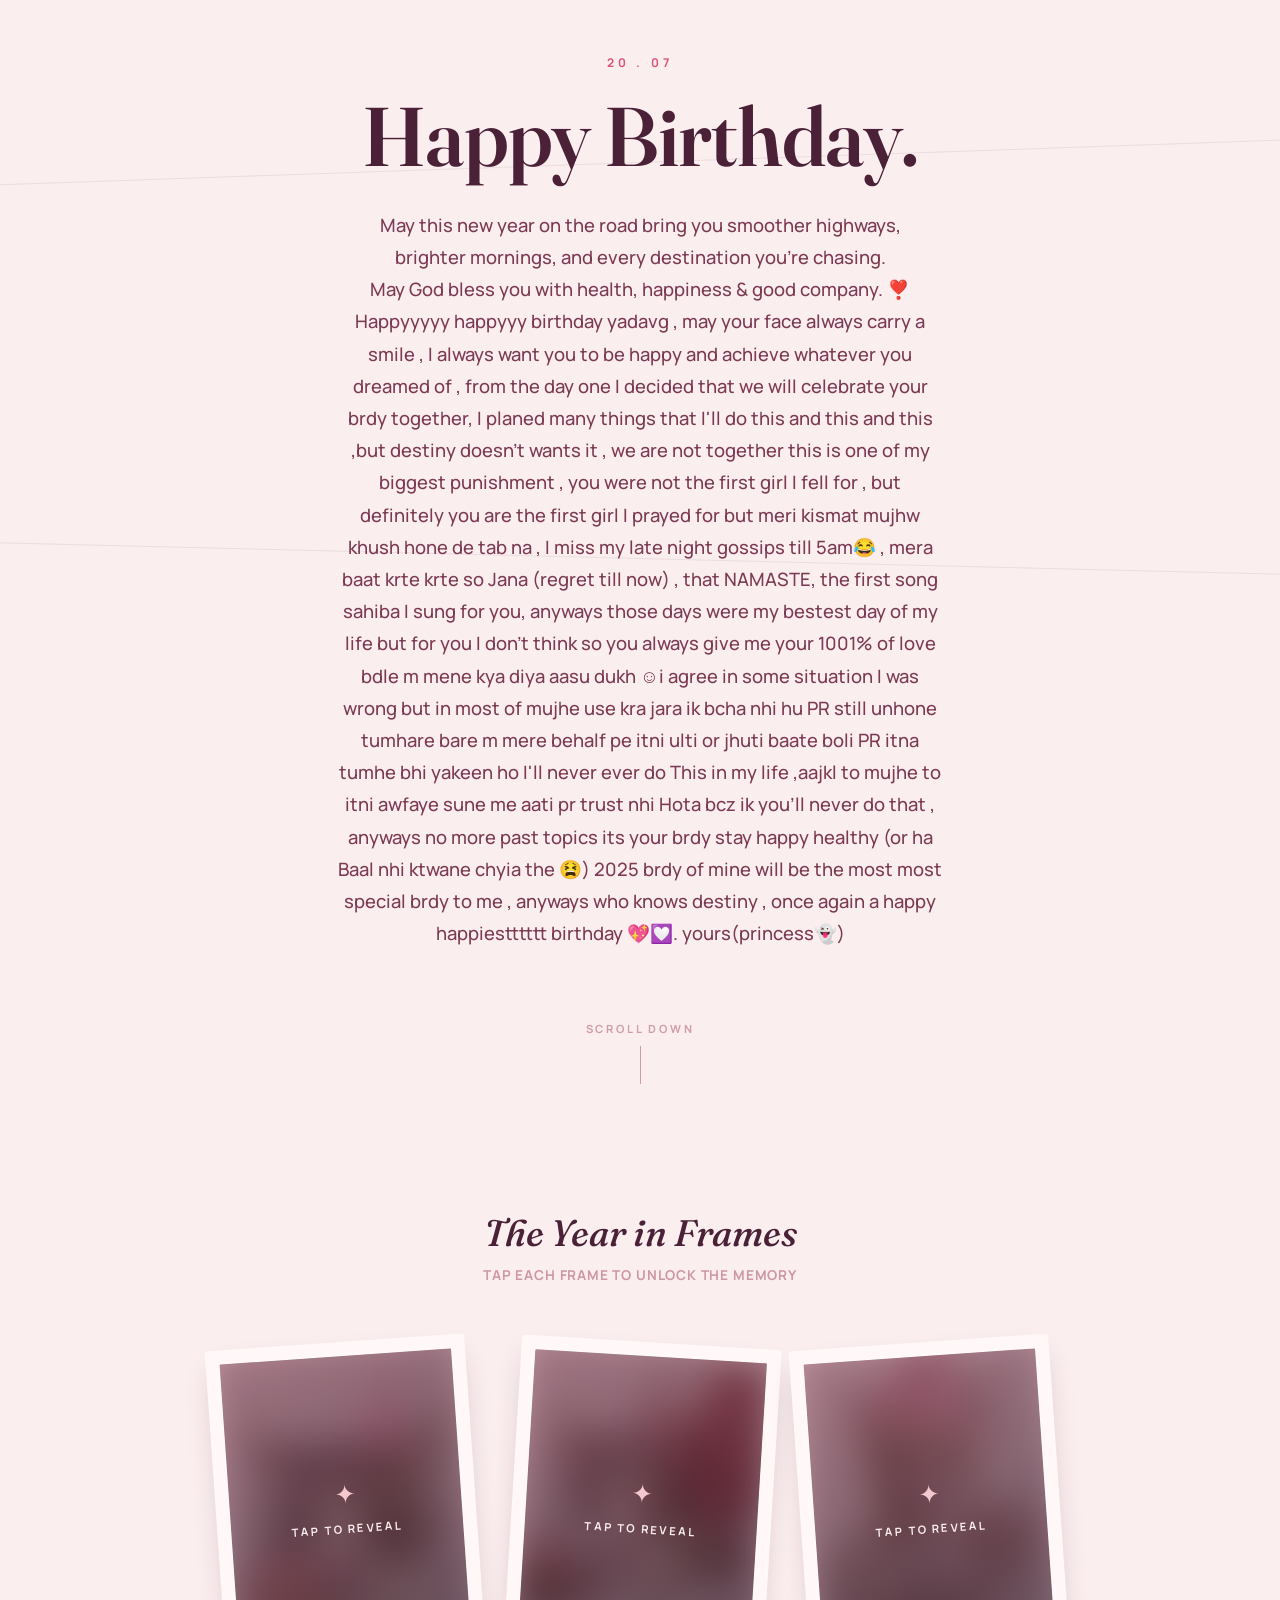
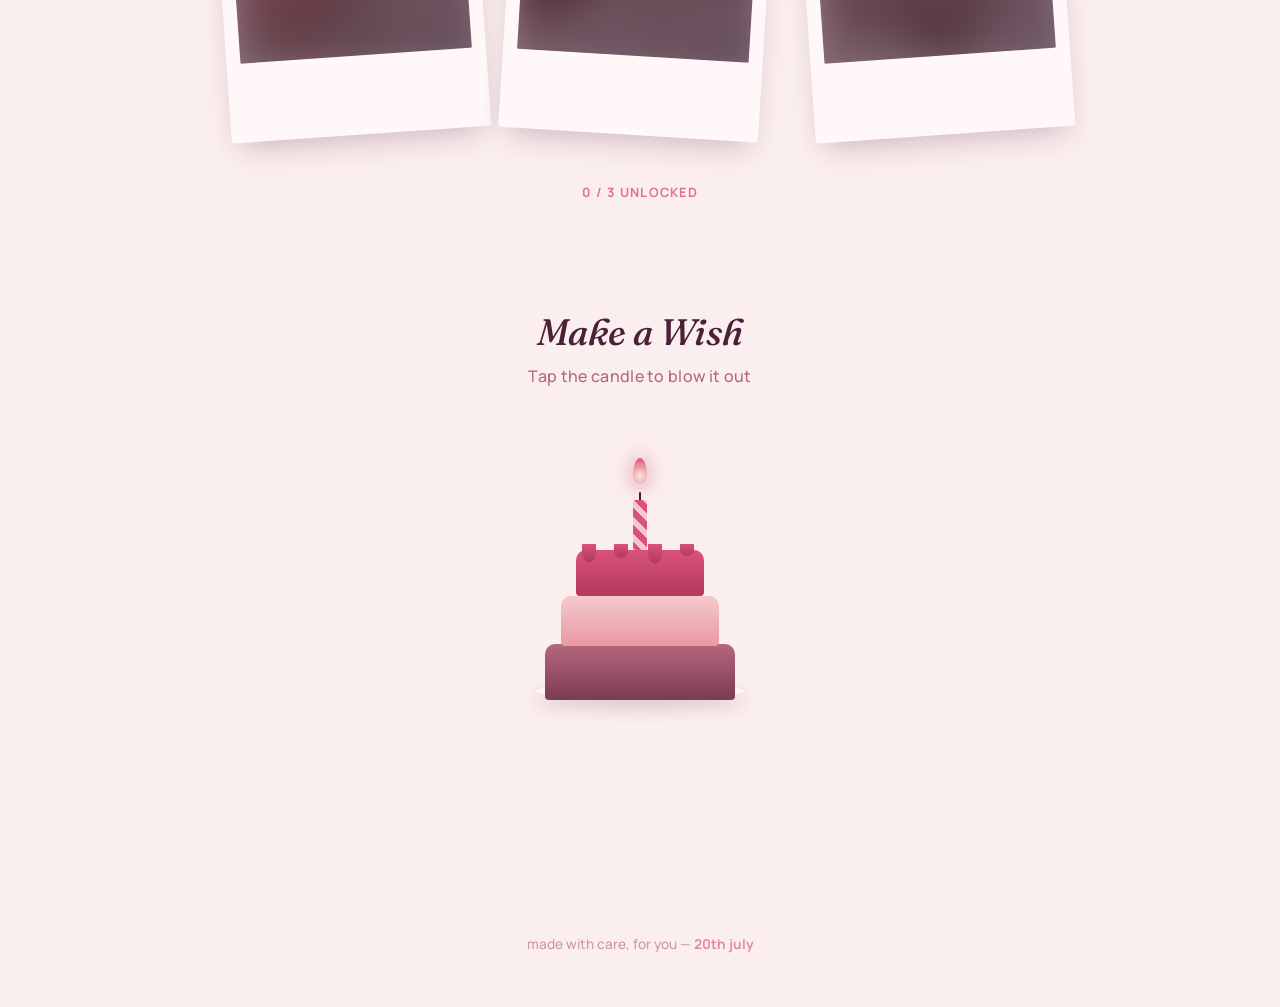
==== commit 6b7b0eef: "Update index.html" ====
--- a/index.html
+++ b/index.html
@@ -109,7 +109,7 @@
   </section>
 
   <footer class="footer">
-    <p>made with care, for you — <span>7th july</span></p>
+    <p>made with care, for you — <span>20th july</span></p>
   </footer>
 
 </main>
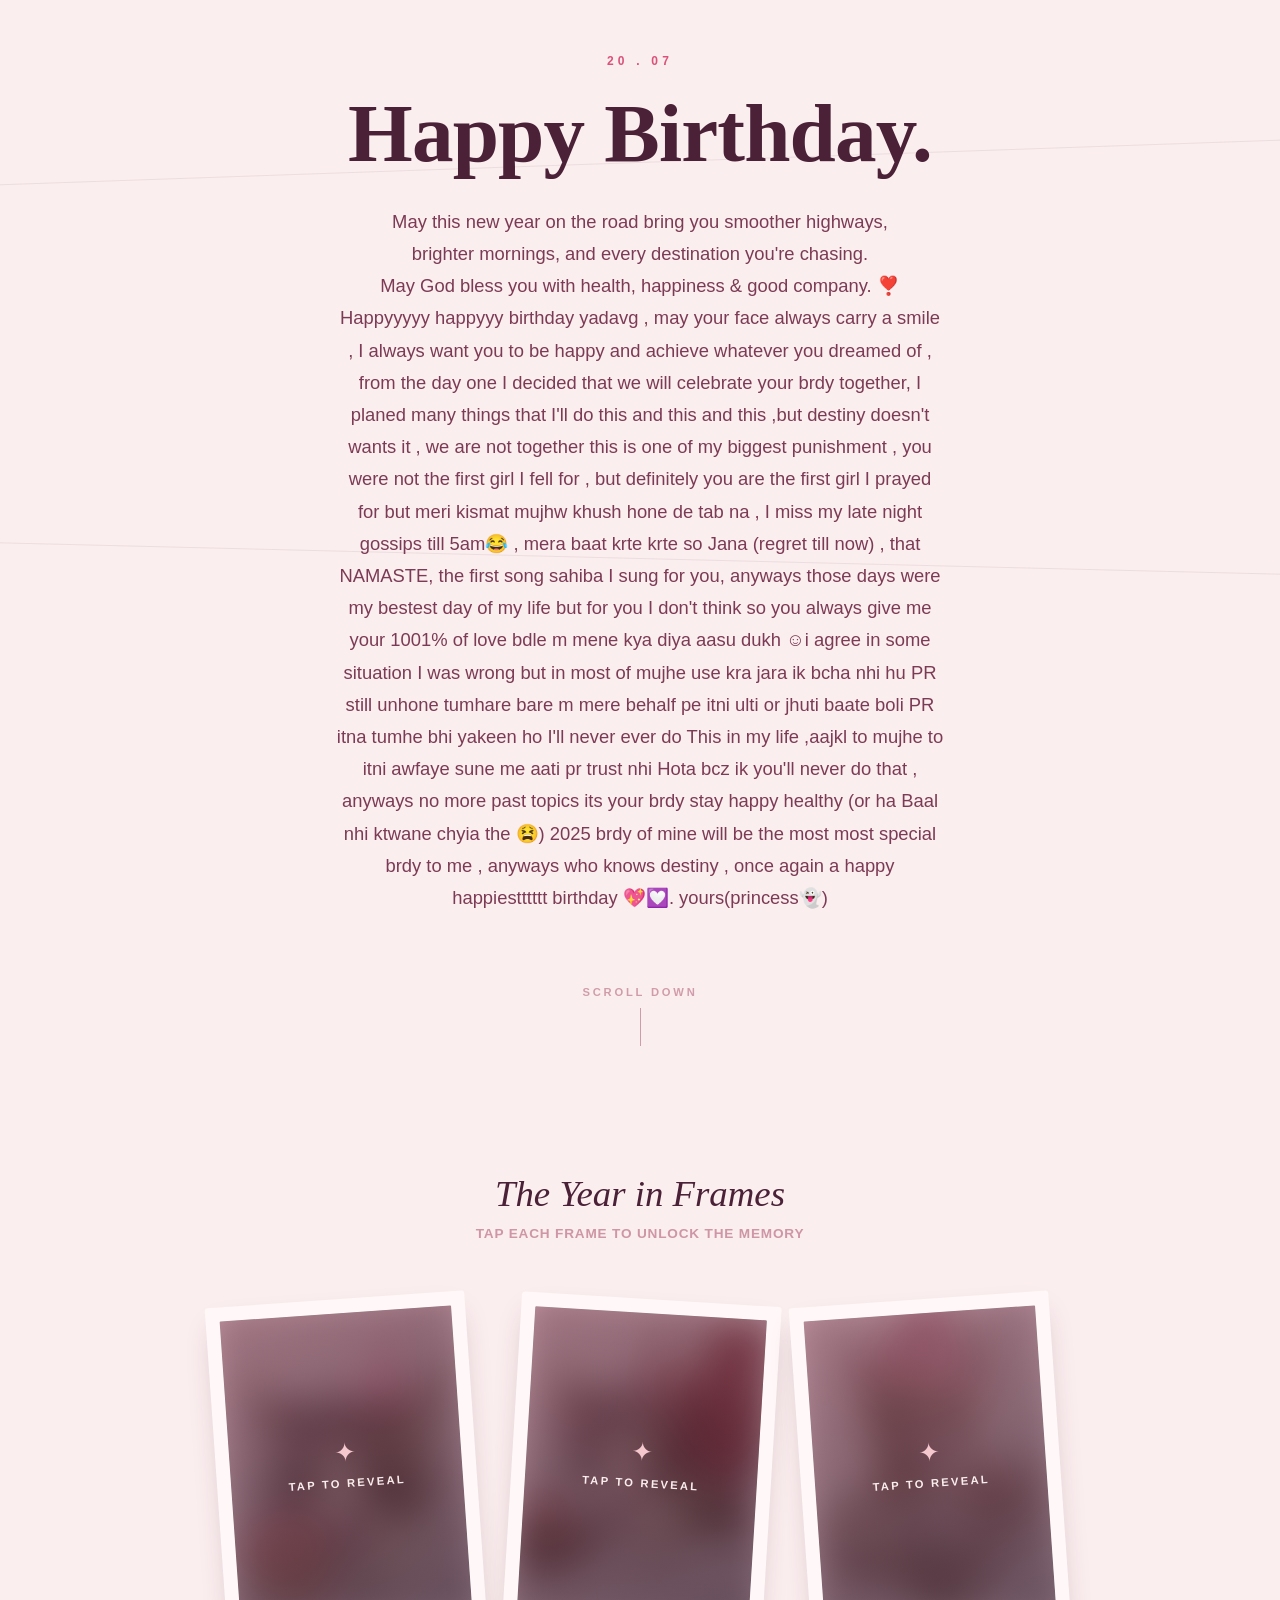
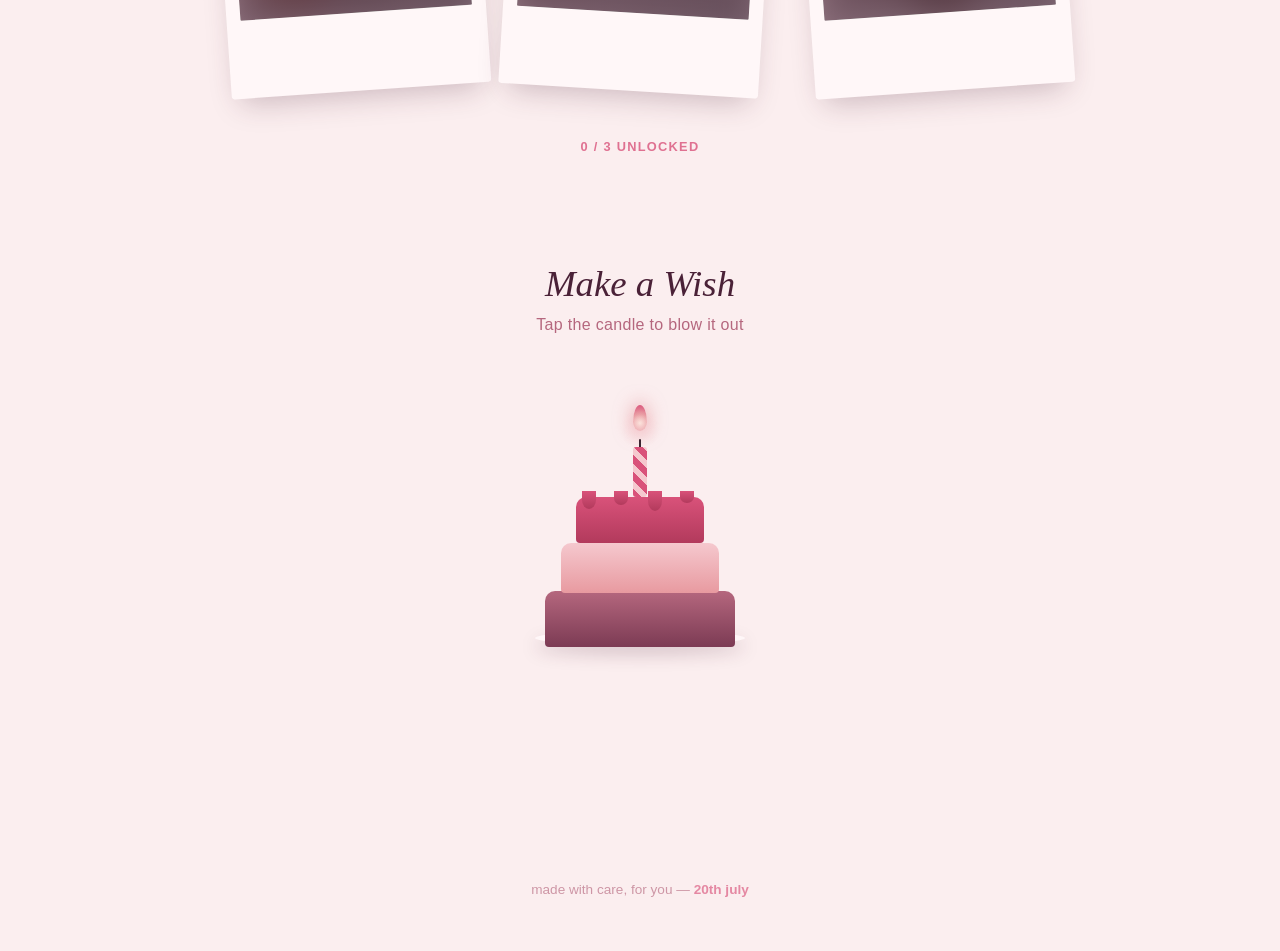
==== commit 9de0fc29: "Update index.html" ====
--- a/index.html
+++ b/index.html
@@ -1,12 +1,48 @@
 <!DOCTYPE html>
 <html lang="en">
 <head>
-<meta charset="UTF-8">
-<meta name="viewport" content="width=device-width, initial-scale=1.0">
-<title>Happy Birthday!</title>
-<link rel="preconnect" href="https://fonts.googleapis.com">
-<link href="https://fonts.googleapis.com/css2?family=Fraunces:ital,opsz,wght@0,9..144,400;0,9..144,600;0,9..144,700;1,9..144,500&family=Manrope:wght@400;500;700&display=swap" rel="stylesheet">
-<link rel="stylesheet" href="style.css">
+    <meta charset="UTF-8">
+    <meta name="viewport" content="width=device-width, initial-scale=1.0">
+
+    <title>Pink Paws & Puppy Love 🎀 | Pookie's Corner</title>
+
+    <meta name="description"
+          content="Welcome to Pookie's Corner - a cute Hello Kitty inspired website featuring adorable designs, animations and a cozy aesthetic built with HTML, CSS and JavaScript.">
+
+    <meta name="keywords"
+          content="Hello Kitty, Cute Website, Pink Website, HTML, CSS, JavaScript, Pookie, Sanrio">
+
+    <meta name="author" content="Divyansh Sharma">
+
+    <meta name="robots" content="index, follow">
+
+    <link rel="canonical"
+          href="https://hello-kitty-blond-pi.vercel.app/">
+
+    <!-- Open Graph -->
+    <meta property="og:title"
+          content="Pink Paws & Puppy Love 🎀">
+
+    <meta property="og:description"
+          content="A cute Hello Kitty inspired website full of pink aesthetics and adorable animations.">
+
+    <meta property="og:type"
+          content="website">
+
+    <meta property="og:url"
+          content="https://hello-kitty-blond-pi.vercel.app/">
+
+    <!-- Optional: replace with your own preview image later -->
+    <meta property="og:image"
+          content="https://hello-kitty-blond-pi.vercel.app/hello_kitty.jpg">
+
+    <link rel="preconnect" href="https://fonts.googleapis.com">
+    <link rel="preconnect" href="https://fonts.gstatic.com" crossorigin>
+
+    <link href="https://fonts.googleapis.com/css2?family=Baloo+2:wght@500;700;800&family=Quicksand:wght@400;500;600;700&family=Caveat:wght@700&display=swap" rel="stylesheet">
+
+    <link rel="stylesheet" href="style.css">
+
 </head>
 <body>
 
@@ -61,7 +97,7 @@
           </div>
           <img src="download_1.jpg" alt="photo 2">
         </div>
-        <figcaption>new year same friendship</figcaption>
+        <figcaption>May your weigh increase this year</figcaption>
       </figure>
 
       <figure class="polaroid tilt-left" data-frame>
@@ -72,7 +108,7 @@
           </div>
           <img src="download.jpg" alt="photo 3">
         </div>
-        <figcaption>golden hour, every hour</figcaption>
+        <figcaption>Bus ab koi bimari mt LGA lena</figcaption>
       </figure>
     </div>
 
